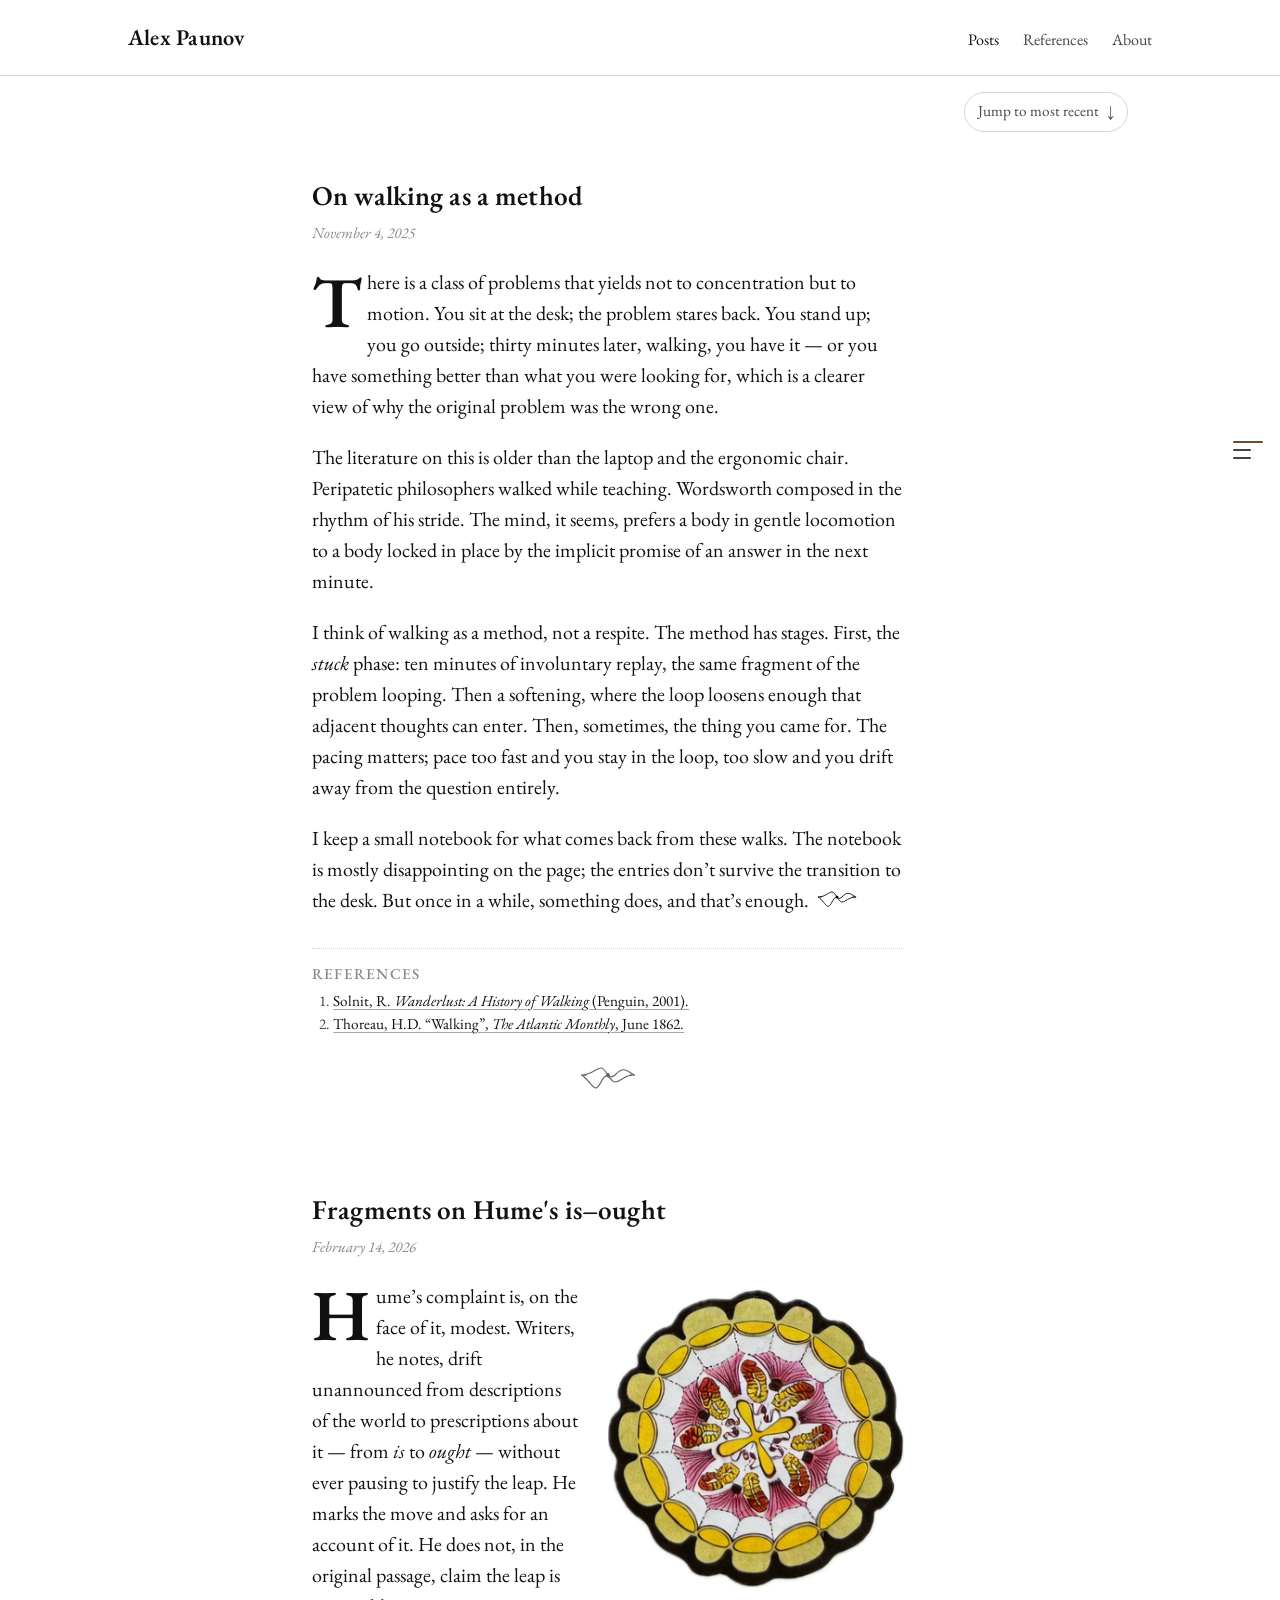
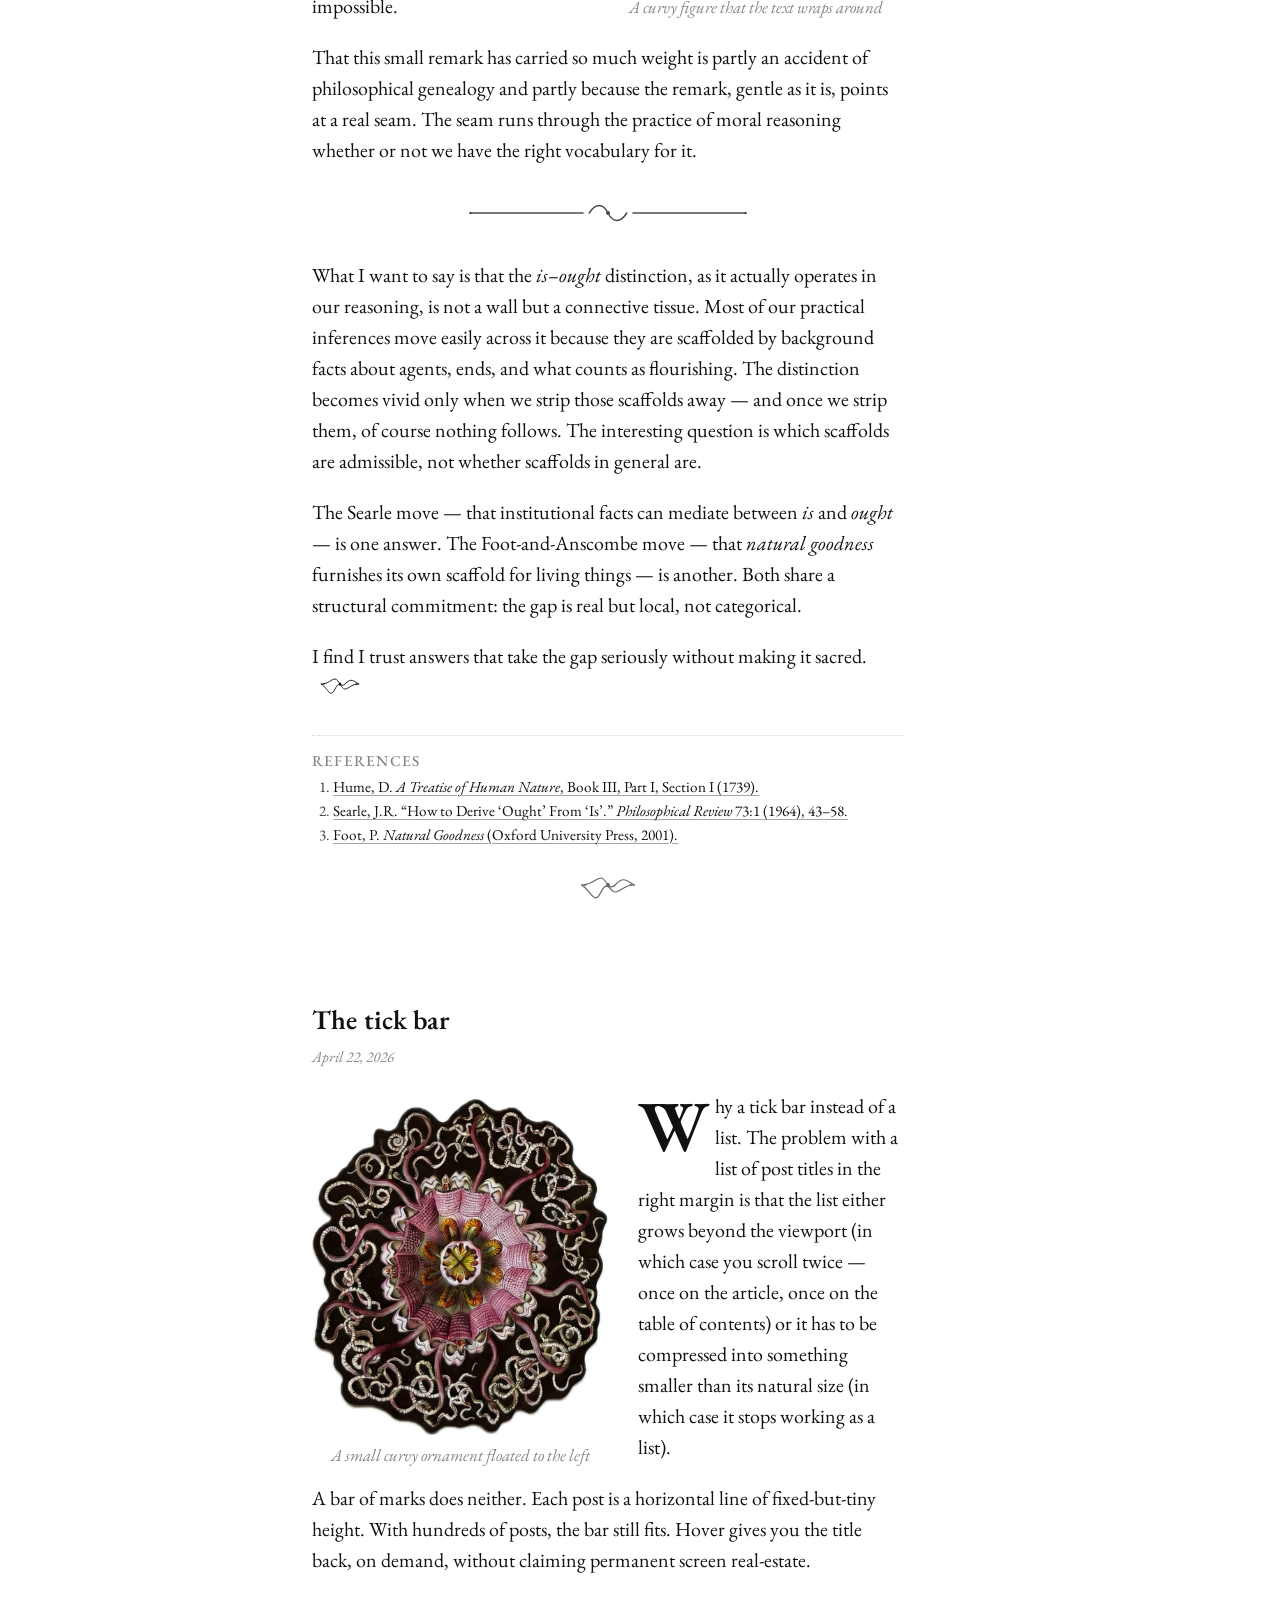
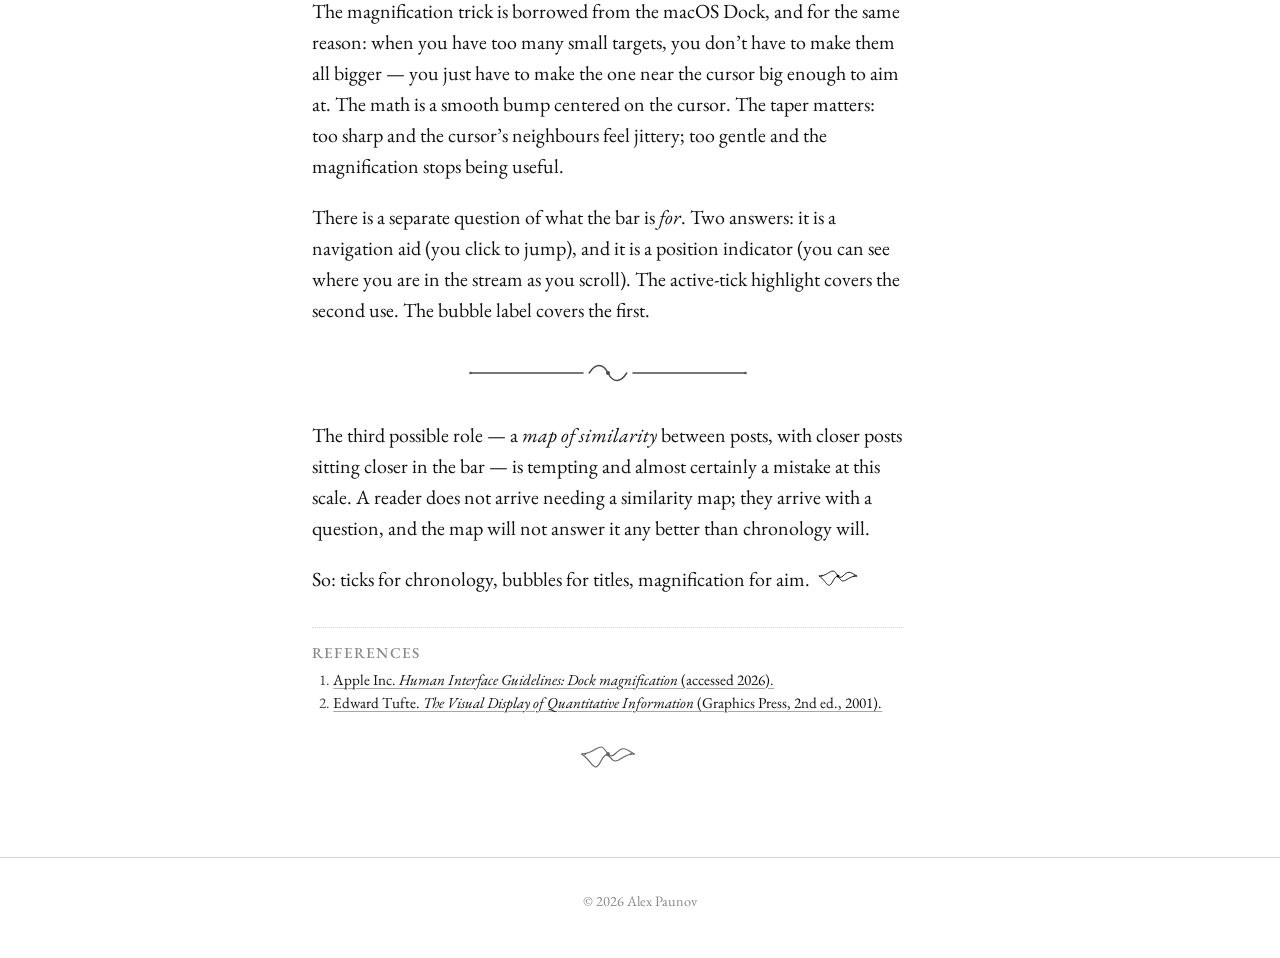
==== index.html @ d8cf60f3 "Initial site scaffold: 3-page personal blog with tick navigator and curvy text wrap" ====
<!DOCTYPE html>
<html lang="en">
<head>
    <meta charset="UTF-8">
    <meta name="viewport" content="width=device-width, initial-scale=1.0">
    <title>Alex Paunov</title>
    <link rel="preconnect" href="https://fonts.googleapis.com">
    <link rel="preconnect" href="https://fonts.gstatic.com" crossorigin>
    <link href="https://fonts.googleapis.com/css2?family=EB+Garamond:ital,wght@0,400;0,500;0,600;1,400&display=swap" rel="stylesheet">
    <link rel="stylesheet" href="static/css/site.css">
    
</head>
<body class="page-home">
    <header class="site-header">
        <div class="site-header-inner">
            <a class="site-title" href="index.html">Alex Paunov</a>
            <nav class="site-nav" aria-label="Primary">
                <ul>
                    <li><a href="index.html" aria-current="page">Posts</a></li>
                    <li><a href="references.html">References</a></li>
                    <li><a href="about.html">About</a></li>
                    
                </ul>
            </nav>
        </div>
    </header>

    
<div class="home-toolbar">
    <a class="jump-to-bottom" href="#post-bottom-anchor" aria-label="Jump to most recent post">
        <span class="jump-label">Jump to most recent</span>
        <span class="jump-icon" aria-hidden="true">&#x2193;</span>
    </a>
</div>

<main class="post-stream" id="post-stream">
    
    <article id="post-2025-11-04-on-walking-as-a-method" class="post" data-post-id="post-2025-11-04-on-walking-as-a-method" data-post-title="On walking as a method">
        <header class="post-header">
            <h2 class="post-title"><a href="#post-2025-11-04-on-walking-as-a-method">On walking as a method</a></h2>
            <time class="post-date" datetime="2025-11-04">November 4, 2025</time>
        </header>
        <div class="post-body">
            <p>There is a class of problems that yields not to concentration but to motion. You sit at the desk; the problem stares back. You stand up; you go outside; thirty minutes later, walking, you have it — or you have something better than what you were looking for, which is a clearer view of why the original problem was the wrong one.</p>
<p>The literature on this is older than the laptop and the ergonomic chair. Peripatetic philosophers walked while teaching. Wordsworth composed in the rhythm of his stride. The mind, it seems, prefers a body in gentle locomotion to a body locked in place by the implicit promise of an answer in the next minute.</p>
<p>I think of walking as a method, not a respite. The method has stages. First, the <em>stuck</em> phase: ten minutes of involuntary replay, the same fragment of the problem looping. Then a softening, where the loop loosens enough that adjacent thoughts can enter. Then, sometimes, the thing you came for. The pacing matters; pace too fast and you stay in the loop, too slow and you drift away from the question entirely.</p>
<p>I keep a small notebook for what comes back from these walks. The notebook is mostly disappointing on the page; the entries don’t survive the transition to the desk. But once in a while, something does, and that’s enough.<img alt="" aria-hidden="true" class="ornament ornament-end-inline" src="static/images/ornaments/fleuron.svg"/></p>
        </div>
        
        <aside class="post-refs" aria-label="References for this post">
            <h3>References</h3>
            <ol>
                
                <li id="ref-post-2025-11-04-on-walking-as-a-method-1">
                    <a class="reference-link" href="references.html#ref-post-2025-11-04-on-walking-as-a-method-1-target">Solnit, R. <em>Wanderlust: A History of Walking</em> (Penguin, 2001).</a>
                </li>
                
                <li id="ref-post-2025-11-04-on-walking-as-a-method-2">
                    <a class="reference-link" href="references.html#ref-post-2025-11-04-on-walking-as-a-method-2-target">Thoreau, H.D. &ldquo;Walking&rdquo;, <em>The Atlantic Monthly</em>, June 1862.</a>
                </li>
                
            </ol>
        </aside>
        
        <div class="post-end" aria-hidden="true">
            <img class="ornament ornament-end" src="static/images/ornaments/fleuron.svg" alt="">
        </div>
    </article>
    
    <article id="post-2026-02-14-fragments-on-hume" class="post" data-post-id="post-2026-02-14-fragments-on-hume" data-post-title="Fragments on Hume&#39;s is–ought">
        <header class="post-header">
            <h2 class="post-title"><a href="#post-2026-02-14-fragments-on-hume">Fragments on Hume&#39;s is–ought</a></h2>
            <time class="post-date" datetime="2026-02-14">February 14, 2026</time>
        </header>
        <div class="post-body">
            <figure class="post-figure figure-wrap-right" style="--shape: url('static/images/posts/curvy-1.png');"><img alt="A curvy figure that the text wraps around" class="" loading="eager" src="static/images/posts/curvy-1.png"/><figcaption>A curvy figure that the text wraps around</figcaption></figure>
<p>Hume’s complaint is, on the face of it, modest. Writers, he notes, drift unannounced from descriptions of the world to prescriptions about it — from <em>is</em> to <em>ought</em> — without ever pausing to justify the leap. He marks the move and asks for an account of it. He does not, in the original passage, claim the leap is impossible.</p>
<p>That this small remark has carried so much weight is partly an accident of philosophical genealogy and partly because the remark, gentle as it is, points at a real seam. The seam runs through the practice of moral reasoning whether or not we have the right vocabulary for it.</p>
<img alt="" class="ornament section-separator" src="static/images/ornaments/separator.svg"/>
<p>What I want to say is that the <em>is</em>–<em>ought</em> distinction, as it actually operates in our reasoning, is not a wall but a connective tissue. Most of our practical inferences move easily across it because they are scaffolded by background facts about agents, ends, and what counts as flourishing. The distinction becomes vivid only when we strip those scaffolds away — and once we strip them, of course nothing follows. The interesting question is which scaffolds are admissible, not whether scaffolds in general are.</p>
<p>The Searle move — that institutional facts can mediate between <em>is</em> and <em>ought</em> — is one answer. The Foot-and-Anscombe move — that <em>natural goodness</em> furnishes its own scaffold for living things — is another. Both share a structural commitment: the gap is real but local, not categorical.</p>
<p>I find I trust answers that take the gap seriously without making it sacred.<img alt="" aria-hidden="true" class="ornament ornament-end-inline" src="static/images/ornaments/fleuron.svg"/></p>
        </div>
        
        <aside class="post-refs" aria-label="References for this post">
            <h3>References</h3>
            <ol>
                
                <li id="ref-post-2026-02-14-fragments-on-hume-1">
                    <a class="reference-link" href="references.html#ref-post-2026-02-14-fragments-on-hume-1-target">Hume, D. <em>A Treatise of Human Nature</em>, Book III, Part I, Section I (1739).</a>
                </li>
                
                <li id="ref-post-2026-02-14-fragments-on-hume-2">
                    <a class="reference-link" href="references.html#ref-post-2026-02-14-fragments-on-hume-2-target">Searle, J.R. &ldquo;How to Derive &lsquo;Ought&rsquo; From &lsquo;Is&rsquo;.&rdquo; <em>Philosophical Review</em> 73:1 (1964), 43–58.</a>
                </li>
                
                <li id="ref-post-2026-02-14-fragments-on-hume-3">
                    <a class="reference-link" href="references.html#ref-post-2026-02-14-fragments-on-hume-3-target">Foot, P. <em>Natural Goodness</em> (Oxford University Press, 2001).</a>
                </li>
                
            </ol>
        </aside>
        
        <div class="post-end" aria-hidden="true">
            <img class="ornament ornament-end" src="static/images/ornaments/fleuron.svg" alt="">
        </div>
    </article>
    
    <article id="post-2026-04-22-the-tick-bar" class="post" data-post-id="post-2026-04-22-the-tick-bar" data-post-title="The tick bar">
        <header class="post-header">
            <h2 class="post-title"><a href="#post-2026-04-22-the-tick-bar">The tick bar</a></h2>
            <time class="post-date" datetime="2026-04-22">April 22, 2026</time>
        </header>
        <div class="post-body">
            <figure class="post-figure figure-wrap-left" style="--shape: url('static/images/posts/curvy-2.png');"><img alt="A small curvy ornament floated to the left" class="" loading="eager" src="static/images/posts/curvy-2.png"/><figcaption>A small curvy ornament floated to the left</figcaption></figure>
<p>Why a tick bar instead of a list. The problem with a list of post titles in the right margin is that the list either grows beyond the viewport (in which case you scroll twice — once on the article, once on the table of contents) or it has to be compressed into something smaller than its natural size (in which case it stops working as a list).</p>
<p>A bar of marks does neither. Each post is a horizontal line of fixed-but-tiny height. With hundreds of posts, the bar still fits. Hover gives you the title back, on demand, without claiming permanent screen real-estate.</p>
<p>The magnification trick is borrowed from the macOS Dock, and for the same reason: when you have too many small targets, you don’t have to make them all bigger — you just have to make the one near the cursor big enough to aim at. The math is a smooth bump centered on the cursor. The taper matters: too sharp and the cursor’s neighbours feel jittery; too gentle and the magnification stops being useful.</p>
<p>There is a separate question of what the bar is <em>for</em>. Two answers: it is a navigation aid (you click to jump), and it is a position indicator (you can see where you are in the stream as you scroll). The active-tick highlight covers the second use. The bubble label covers the first.</p>
<img alt="" class="ornament section-separator" src="static/images/ornaments/separator.svg"/>
<p>The third possible role — a <em>map of similarity</em> between posts, with closer posts sitting closer in the bar — is tempting and almost certainly a mistake at this scale. A reader does not arrive needing a similarity map; they arrive with a question, and the map will not answer it any better than chronology will.</p>
<p>So: ticks for chronology, bubbles for titles, magnification for aim.<img alt="" aria-hidden="true" class="ornament ornament-end-inline" src="static/images/ornaments/fleuron.svg"/></p>
        </div>
        
        <aside class="post-refs" aria-label="References for this post">
            <h3>References</h3>
            <ol>
                
                <li id="ref-post-2026-04-22-the-tick-bar-1">
                    <a class="reference-link" href="references.html#ref-post-2026-04-22-the-tick-bar-1-target">Apple Inc. <em>Human Interface Guidelines: Dock magnification</em> (accessed 2026).</a>
                </li>
                
                <li id="ref-post-2026-04-22-the-tick-bar-2">
                    <a class="reference-link" href="references.html#ref-post-2026-04-22-the-tick-bar-2-target">Edward Tufte. <em>The Visual Display of Quantitative Information</em> (Graphics Press, 2nd ed., 2001).</a>
                </li>
                
            </ol>
        </aside>
        
        <div class="post-end" aria-hidden="true">
            <img class="ornament ornament-end" src="static/images/ornaments/fleuron.svg" alt="">
        </div>
    </article>
    
    <div id="post-bottom-anchor" aria-hidden="true"></div>
</main>

<nav class="tick-nav" aria-label="Post navigator">
    <ol class="tick-list" id="tick-list">
        
        <li class="tick-item">
            <a href="#post-2025-11-04-on-walking-as-a-method" data-post-id="post-2025-11-04-on-walking-as-a-method">
                <span class="tick" aria-hidden="true"></span>
                <span class="tick-label">On walking as a method</span>
            </a>
        </li>
        
        <li class="tick-item">
            <a href="#post-2026-02-14-fragments-on-hume" data-post-id="post-2026-02-14-fragments-on-hume">
                <span class="tick" aria-hidden="true"></span>
                <span class="tick-label">Fragments on Hume&#39;s is–ought</span>
            </a>
        </li>
        
        <li class="tick-item">
            <a href="#post-2026-04-22-the-tick-bar" data-post-id="post-2026-04-22-the-tick-bar">
                <span class="tick" aria-hidden="true"></span>
                <span class="tick-label">The tick bar</span>
            </a>
        </li>
        
    </ol>
</nav>


    <footer class="site-footer">
        <p>&copy; 2026 Alex Paunov</p>
    </footer>

    
<script src="static/js/tick-nav.js"></script>

</body>
</html>
---- static/css/site.css ----
/* ==========================================================================
   site.css — typographic personal site
   --------------------------------------------------------------------------
   Sections:
     1. Reset and tokens
     2. Base typography
     3. Site header and footer
     4. Home / post stream layout
     5. Posts (drop cap, ornaments, curvy image wrap)
     6. Tick navigator (right rail)
     7. References page
     8. About page
     9. Responsive breakpoints
   ========================================================================== */


/* 1. Reset and tokens ------------------------------------------------------ */

*, *::before, *::after { box-sizing: border-box; }
html, body { margin: 0; padding: 0; }

:root {
    --ink: #111111;
    --ink-soft: #444444;
    --ink-faint: #888888;
    --paper: #ffffff;
    --rule: #d8d4cc;
    --accent: #6a4a2b;          /* warm sepia, sparingly used */

    --serif: 'EB Garamond', Georgia, 'Iowan Old Style', serif;
    --sans: -apple-system, BlinkMacSystemFont, 'Helvetica Neue', Arial, sans-serif;

    --measure: 44rem;            /* readable text column */
    --content-max: 64rem;        /* outer content max */
    --rail-width: 4rem;          /* right rail for tick navigator */

    --line: 1.55;
    --base-size: 1.25rem;        /* ~20px */
}

/* 2. Base typography -------------------------------------------------------- */

body {
    background: var(--paper);
    color: var(--ink);
    font-family: var(--serif);
    font-size: var(--base-size);
    line-height: var(--line);
    text-rendering: optimizeLegibility;
    -webkit-font-smoothing: antialiased;
    -moz-osx-font-smoothing: grayscale;
}

p { margin: 0 0 1em 0; }

a {
    color: var(--ink);
    text-decoration: underline;
    text-decoration-thickness: 1px;
    text-underline-offset: 0.18em;
    text-decoration-color: rgba(0, 0, 0, 0.35);
}
a:hover { text-decoration-color: var(--ink); }

h1, h2, h3 {
    font-family: var(--serif);
    font-weight: 600;
    letter-spacing: 0.005em;
    line-height: 1.2;
    margin: 0 0 0.5em 0;
}
h1 { font-size: 2.4rem; }
h2 { font-size: 1.8rem; }
h3 { font-size: 1.2rem; }

blockquote {
    margin: 1em 0;
    padding-left: 1em;
    border-left: 2px solid var(--rule);
    color: var(--ink-soft);
    font-style: italic;
}


/* 3. Site header and footer ------------------------------------------------- */

.site-header {
    border-bottom: 1px solid var(--rule);
    padding: 1.25rem 1.5rem;
}
.site-header-inner {
    max-width: var(--content-max);
    margin: 0 auto;
    display: flex;
    align-items: baseline;
    justify-content: space-between;
    gap: 2rem;
}
.site-title {
    font-size: 1.4rem;
    font-weight: 600;
    text-decoration: none;
    letter-spacing: 0.01em;
}
.site-nav ul {
    list-style: none;
    margin: 0;
    padding: 0;
    display: flex;
    gap: 1.5rem;
}
.site-nav a {
    text-decoration: none;
    font-size: 1rem;
    color: var(--ink-soft);
}
.site-nav a:hover,
.site-nav a[aria-current="page"] { color: var(--ink); }

.site-footer {
    margin-top: 4rem;
    padding: 2rem 1.5rem;
    border-top: 1px solid var(--rule);
    text-align: center;
    color: var(--ink-faint);
    font-size: 0.9rem;
}


/* 4. Home / post stream layout --------------------------------------------- */

.home-toolbar {
    max-width: var(--content-max);
    margin: 1rem auto 0;
    padding: 0 1.5rem;
    display: flex;
    justify-content: flex-end;
}
.jump-to-bottom {
    text-decoration: none;
    color: var(--ink-soft);
    font-size: 0.95rem;
    border: 1px solid var(--rule);
    padding: 0.4rem 0.8rem;
    border-radius: 999px;
    display: inline-flex;
    align-items: center;
    gap: 0.5rem;
    transition: background 120ms ease, border-color 120ms ease;
}
.jump-to-bottom:hover {
    border-color: var(--ink);
    background: #f8f6f2;
}
.jump-icon { font-size: 1.1em; }

.post-stream {
    max-width: var(--measure);
    margin: 2rem auto 0;
    padding: 0 1.5rem;
    /* leave room for the right rail */
    padding-right: calc(1.5rem + var(--rail-width));
}


/* 5. Posts ----------------------------------------------------------------- */

.post {
    margin: 0 0 5rem 0;
    padding-top: 1rem;
    /* hidden anchor offset so jumps don't tuck title under header */
    scroll-margin-top: 4rem;
}

.post-header {
    margin-bottom: 1.25rem;
}
.post-title {
    font-size: 1.7rem;
    margin: 0 0 0.2rem 0;
}
.post-title a {
    text-decoration: none;
    color: var(--ink);
}
.post-date {
    color: var(--ink-faint);
    font-size: 0.95rem;
    font-style: italic;
}

.post-body { /* reading column */ }

/* Drop cap on the first paragraph of the post body */
.post-body > p:first-of-type::first-letter {
    font-family: var(--serif);
    font-weight: 600;
    float: left;
    font-size: 3.6em;     /* ~3 lines tall once line-height is factored */
    line-height: 0.85;
    padding: 0.05em 0.08em 0 0;
    color: var(--ink);
}

/* Inline citations in the post body */
.post-body .citation {
    font-size: 0.8em;
    text-decoration: none;
    color: var(--accent);
    vertical-align: super;
}

/* Ornaments — small decorative images */

.ornament {
    display: inline-block;
    height: 1em;
    width: auto;
    vertical-align: baseline;
    user-select: none;
}

/* End-of-post mark: sits inline after the last sentence
   (build script appends it at the end of the final paragraph) */
.ornament-end-inline {
    height: 1em;
    margin-left: 0.4em;
    vertical-align: baseline;
}

/* The .post-end block is a fallback / second decorative pass shown centered
   below the post body for visual closure */
.post-end {
    margin-top: 1.5rem;
    text-align: center;
}
.post-end .ornament {
    height: 1.4em;
    opacity: 0.6;
}

/* Section separators inside a post: centered, no float */
.section-separator {
    display: block;
    margin: 2rem auto;
    height: 1.5em;
    width: auto;
    opacity: 0.7;
}

/* Wraparound images for posts.
   Two flavors:
     .figure-wrap-left  — floats left, text wraps around the right
     .figure-wrap-right — floats right, text wraps around the left
   For curvy images (transparent PNG with alpha), shape-outside follows
   the alpha boundary. */

.post-figure {
    margin: 0 1.25em 1em 0;
    max-width: 50%;
}
.post-figure img {
    display: block;
    width: 100%;
    height: auto;
}
.post-figure figcaption {
    font-size: 0.85em;
    color: var(--ink-faint);
    font-style: italic;
    margin-top: 0.4em;
    text-align: center;
}

.figure-wrap-left {
    float: left;
    margin: 0.4em 1.5em 0.5em 0;
    /* If image has alpha (curvy), follow it: */
    shape-outside: var(--shape, none);
    shape-margin: 0.6em;
}
.figure-wrap-right {
    float: right;
    margin: 0.4em 0 0.5em 1.5em;
    shape-outside: var(--shape, none);
    shape-margin: 0.6em;
}
/* Clear floats after each post so wraps don't leak into the next post */
.post::after {
    content: "";
    display: block;
    clear: both;
}

/* Per-post references aside */
.post-refs {
    margin-top: 2rem;
    padding-top: 1rem;
    border-top: 1px dotted var(--rule);
    font-size: 0.95rem;
    color: var(--ink-soft);
}
.post-refs h3 {
    font-size: 0.95rem;
    text-transform: uppercase;
    letter-spacing: 0.08em;
    color: var(--ink-faint);
    font-weight: 500;
    margin-bottom: 0.4rem;
}
.post-refs ol {
    margin: 0;
    padding-left: 1.4em;
}


/* 6. Tick navigator (right rail) ------------------------------------------- */

.tick-nav {
    position: fixed;
    top: 0;
    right: 0;
    height: 100vh;
    width: var(--rail-width);
    display: flex;
    align-items: center;
    justify-content: center;
    pointer-events: none; /* let only the children receive events */
    z-index: 5;
}
.tick-list {
    list-style: none;
    margin: 0;
    padding: 0;
    display: flex;
    flex-direction: column;
    gap: 4px;
    pointer-events: auto;
    /* JS sets per-tick scale via inline transform on .tick */
}
.tick-item a {
    display: block;
    position: relative;
    padding: 1px 0;
    text-decoration: none;
    color: inherit;
}
.tick {
    display: block;
    width: 18px;
    height: 2px;
    background: var(--ink-soft);
    border-radius: 1px;
    transform-origin: right center;
    transition: width 90ms ease, background 90ms ease;
}
.tick-item a:hover .tick,
.tick-item a:focus .tick {
    background: var(--ink);
}
.tick-item.is-active .tick {
    background: var(--accent);
    width: 30px;
}

/* Hover bubble: the post title beside the tick */
.tick-label {
    position: absolute;
    right: 28px;
    top: 50%;
    transform: translateY(-50%) translateX(6px);
    background: var(--ink);
    color: var(--paper);
    font-family: var(--sans);
    font-size: 0.78rem;
    line-height: 1.2;
    padding: 0.3em 0.55em;
    border-radius: 3px;
    white-space: nowrap;
    max-width: 22em;
    overflow: hidden;
    text-overflow: ellipsis;
    opacity: 0;
    pointer-events: none;
    transition: opacity 90ms ease, transform 90ms ease;
}
.tick-item a:hover .tick-label,
.tick-item a:focus .tick-label {
    opacity: 1;
    transform: translateY(-50%) translateX(0);
}


/* 7. References page ------------------------------------------------------- */

.references-page {
    max-width: var(--measure);
    margin: 2.5rem auto 0;
    padding: 0 1.5rem;
}
.page-heading {
    font-size: 2.2rem;
    margin-bottom: 0.2em;
}
.page-lede {
    color: var(--ink-soft);
    font-style: italic;
    margin-bottom: 2rem;
}
.references-list {
    list-style: none;
    margin: 0;
    padding: 0;
    counter-reset: ref;
}
.reference-entry {
    counter-increment: ref;
    margin: 0 0 1.5rem 0;
    padding: 0.6rem 0 0.6rem 2.4rem;
    border-top: 1px solid var(--rule);
    position: relative;
    scroll-margin-top: 4rem;
}
.reference-entry::before {
    content: counter(ref);
    position: absolute;
    left: 0;
    top: 0.65rem;
    font-variant-numeric: tabular-nums;
    color: var(--ink-faint);
    font-size: 0.95rem;
}
.reference-meta {
    font-size: 0.85rem;
    color: var(--ink-faint);
    margin-bottom: 0.3rem;
}
.reference-meta a { color: var(--ink-faint); }
.reference-meta a:hover { color: var(--ink); }
.reference-body { color: var(--ink); }
.reference-body em { color: var(--ink-soft); }


/* 8. About page ------------------------------------------------------------ */

.about-page {
    max-width: var(--measure);
    margin: 2.5rem auto 0;
    padding: 0 1.5rem;
}
.about-body p { margin-bottom: 1em; }


/* 9. Responsive ------------------------------------------------------------ */

/* Hide tick navigator on narrow viewports — fall back to scrolling */
@media (max-width: 720px) {
    .tick-nav { display: none; }
    .post-stream { padding-right: 1.5rem; }
    .post-figure { max-width: 100%; float: none !important; margin: 1em 0; }
    :root { --base-size: 1.1rem; }
}
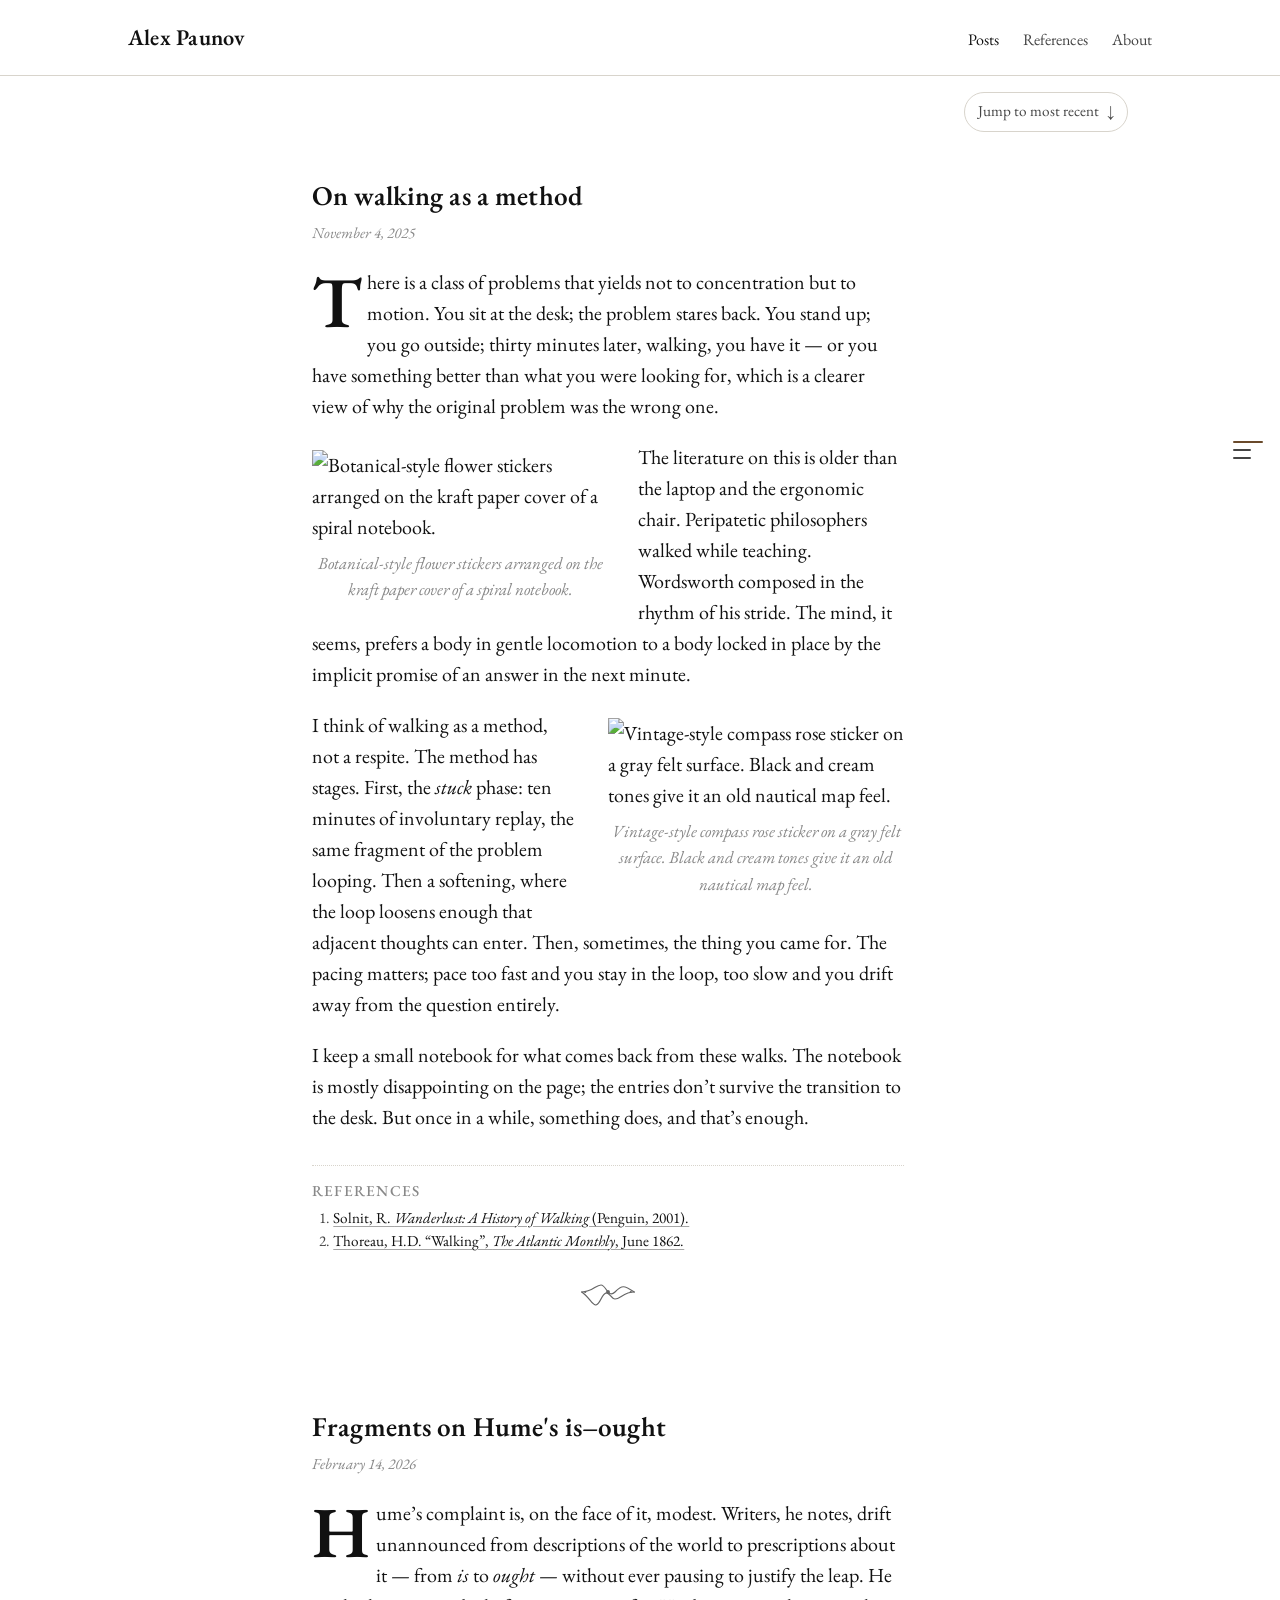
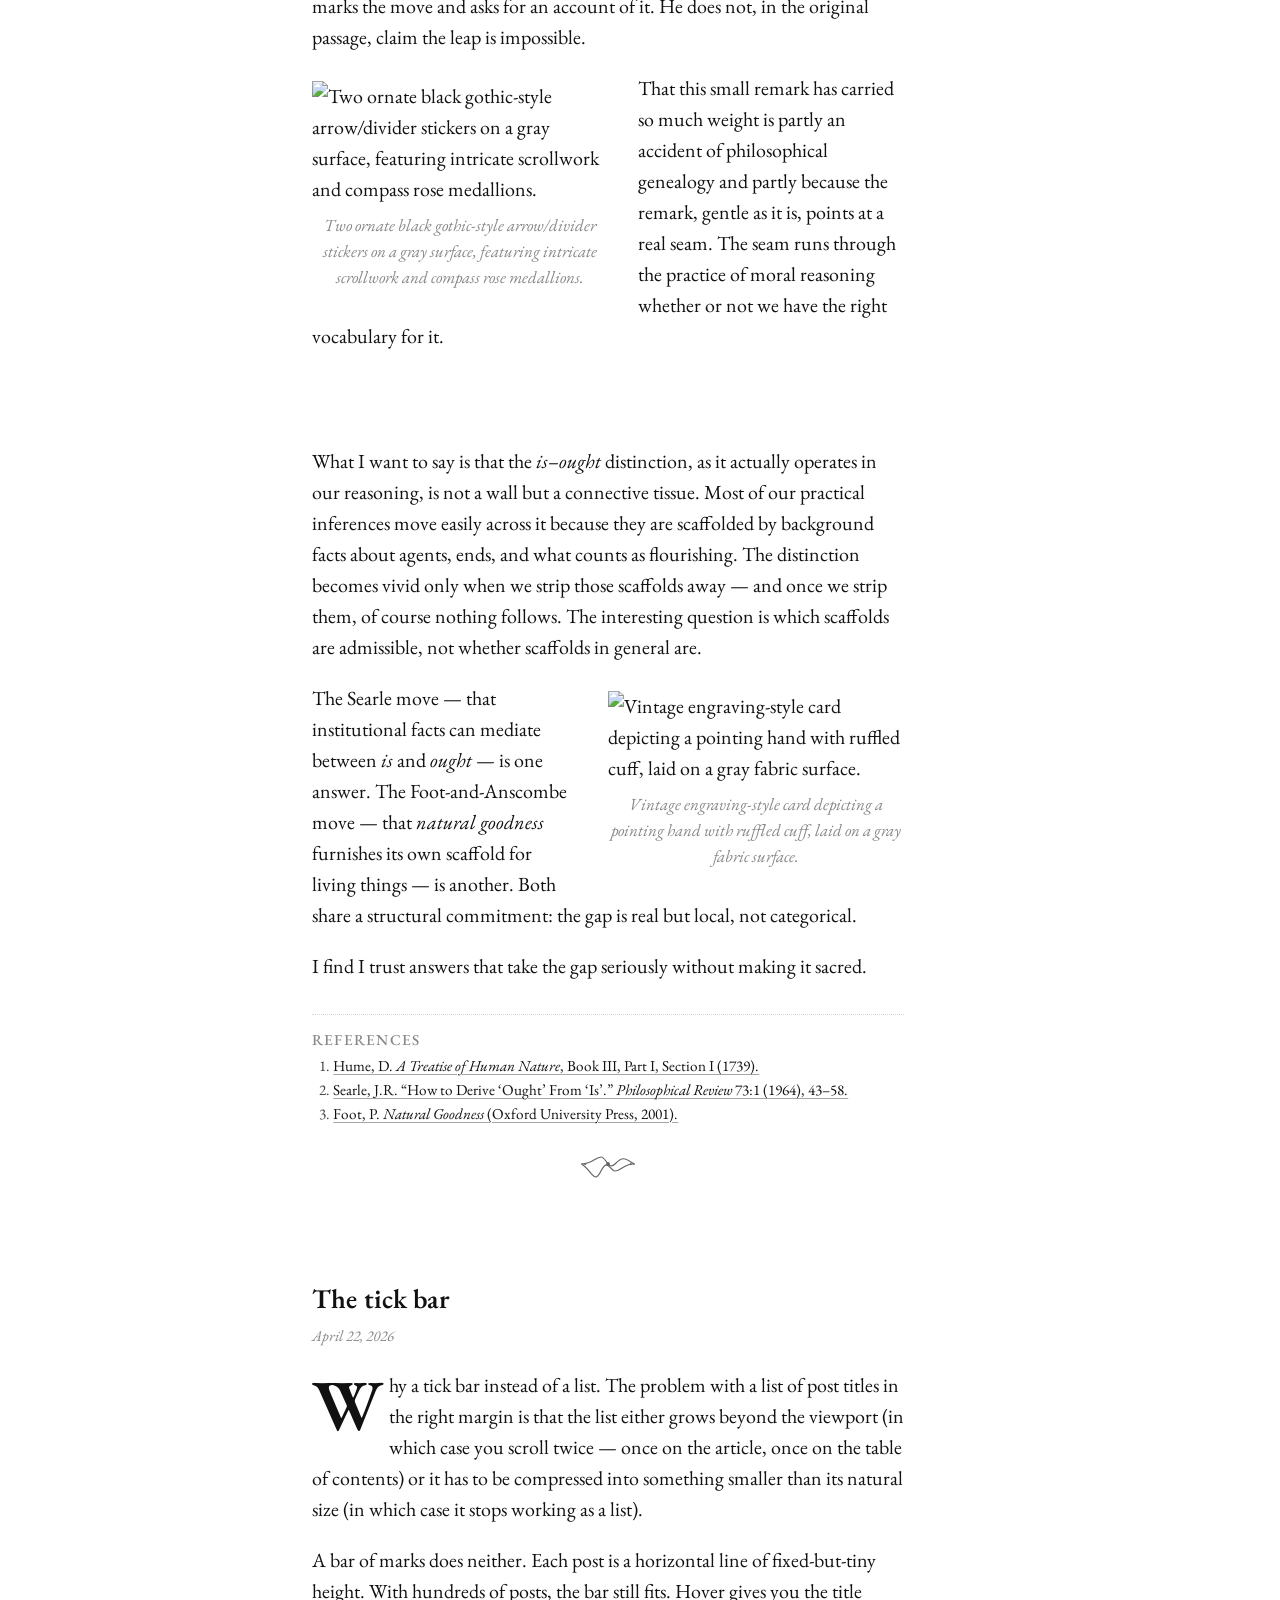
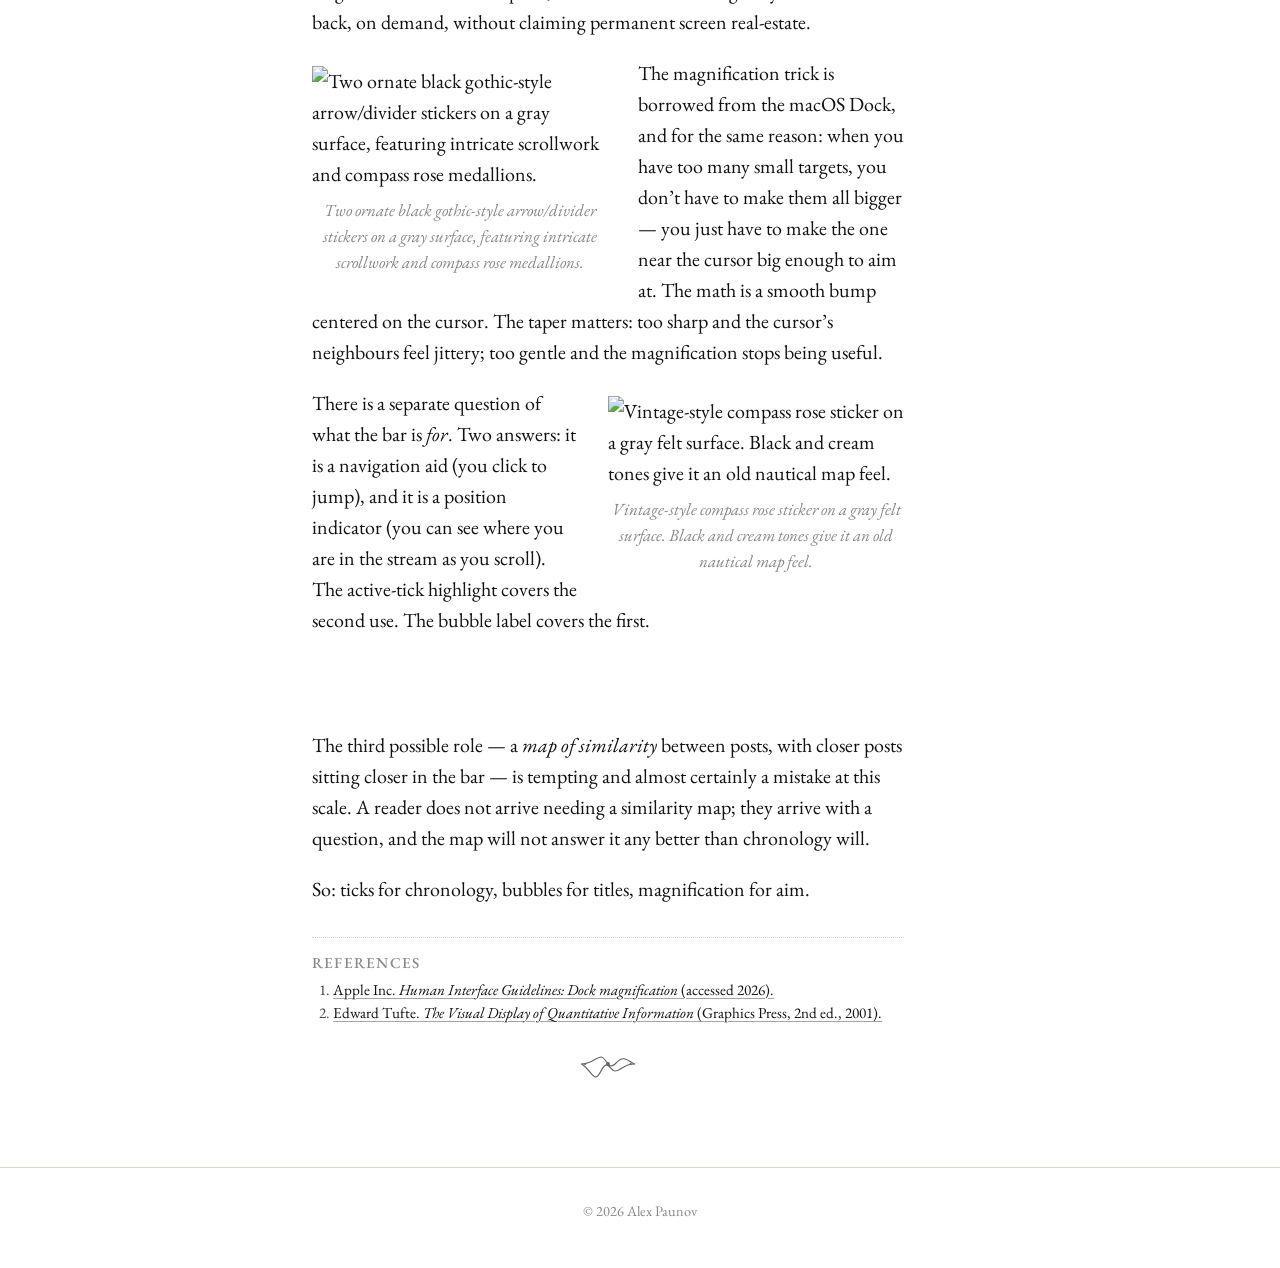
==== commit 0277acb5: "Phase 2 (text changes): library-sourced ornaments, picker integration, shape-outside fix - Replace e" ====
--- a/index.html
+++ b/index.html
@@ -42,9 +42,9 @@
         </header>
         <div class="post-body">
             <p>There is a class of problems that yields not to concentration but to motion. You sit at the desk; the problem stares back. You stand up; you go outside; thirty minutes later, walking, you have it — or you have something better than what you were looking for, which is a clearer view of why the original problem was the wrong one.</p>
-<p>The literature on this is older than the laptop and the ergonomic chair. Peripatetic philosophers walked while teaching. Wordsworth composed in the rhythm of his stride. The mind, it seems, prefers a body in gentle locomotion to a body locked in place by the implicit promise of an answer in the next minute.</p>
-<p>I think of walking as a method, not a respite. The method has stages. First, the <em>stuck</em> phase: ten minutes of involuntary replay, the same fragment of the problem looping. Then a softening, where the loop loosens enough that adjacent thoughts can enter. Then, sometimes, the thing you came for. The pacing matters; pace too fast and you stay in the loop, too slow and you drift away from the question entirely.</p>
-<p>I keep a small notebook for what comes back from these walks. The notebook is mostly disappointing on the page; the entries don’t survive the transition to the desk. But once in a while, something does, and that’s enough.<img alt="" aria-hidden="true" class="ornament ornament-end-inline" src="static/images/ornaments/fleuron.svg"/></p>
+<figure class="post-figure figure-wrap-left" style="shape-outside: url('static/images/library/IMG_2541-curvy.png'); shape-margin: 0.6em;"><img alt="Botanical-style flower stickers arranged on the kraft paper cover of a spiral notebook." loading="eager" src="static/images/library/IMG_2541-curvy.png"/><figcaption>Botanical-style flower stickers arranged on the kraft paper cover of a spiral notebook.</figcaption></figure><p>The literature on this is older than the laptop and the ergonomic chair. Peripatetic philosophers walked while teaching. Wordsworth composed in the rhythm of his stride. The mind, it seems, prefers a body in gentle locomotion to a body locked in place by the implicit promise of an answer in the next minute.</p>
+<figure class="post-figure figure-wrap-right" style="shape-outside: url('static/images/library/IMG_2597-curvy.png'); shape-margin: 0.6em;"><img alt="Vintage-style compass rose sticker on a gray felt surface. Black and cream tones give it an old nautical map feel." loading="eager" src="static/images/library/IMG_2597-curvy.png"/><figcaption>Vintage-style compass rose sticker on a gray felt surface. Black and cream tones give it an old nautical map feel.</figcaption></figure><p>I think of walking as a method, not a respite. The method has stages. First, the <em>stuck</em> phase: ten minutes of involuntary replay, the same fragment of the problem looping. Then a softening, where the loop loosens enough that adjacent thoughts can enter. Then, sometimes, the thing you came for. The pacing matters; pace too fast and you stay in the loop, too slow and you drift away from the question entirely.</p>
+<p>I keep a small notebook for what comes back from these walks. The notebook is mostly disappointing on the page; the entries don’t survive the transition to the desk. But once in a while, something does, and that’s enough.<img alt="" aria-hidden="true" class="ornament ornament-end-inline" src="static/images/library/IMG_2597-curvy.png"/></p>
         </div>
         
         <aside class="post-refs" aria-label="References for this post">
@@ -73,13 +73,12 @@
             <time class="post-date" datetime="2026-02-14">February 14, 2026</time>
         </header>
         <div class="post-body">
-            <figure class="post-figure figure-wrap-right" style="--shape: url('static/images/posts/curvy-1.png');"><img alt="A curvy figure that the text wraps around" class="" loading="eager" src="static/images/posts/curvy-1.png"/><figcaption>A curvy figure that the text wraps around</figcaption></figure>
-<p>Hume’s complaint is, on the face of it, modest. Writers, he notes, drift unannounced from descriptions of the world to prescriptions about it — from <em>is</em> to <em>ought</em> — without ever pausing to justify the leap. He marks the move and asks for an account of it. He does not, in the original passage, claim the leap is impossible.</p>
-<p>That this small remark has carried so much weight is partly an accident of philosophical genealogy and partly because the remark, gentle as it is, points at a real seam. The seam runs through the practice of moral reasoning whether or not we have the right vocabulary for it.</p>
-<img alt="" class="ornament section-separator" src="static/images/ornaments/separator.svg"/>
+            <p>Hume’s complaint is, on the face of it, modest. Writers, he notes, drift unannounced from descriptions of the world to prescriptions about it — from <em>is</em> to <em>ought</em> — without ever pausing to justify the leap. He marks the move and asks for an account of it. He does not, in the original passage, claim the leap is impossible.</p>
+<figure class="post-figure figure-wrap-left" style="shape-outside: url('static/images/library/IMG_2583-curvy.png'); shape-margin: 0.6em;"><img alt="Two ornate black gothic-style arrow/divider stickers on a gray surface, featuring intricate scrollwork and compass rose medallions." loading="eager" src="static/images/library/IMG_2583-curvy.png"/><figcaption>Two ornate black gothic-style arrow/divider stickers on a gray surface, featuring intricate scrollwork and compass rose medallions.</figcaption></figure><p>That this small remark has carried so much weight is partly an accident of philosophical genealogy and partly because the remark, gentle as it is, points at a real seam. The seam runs through the practice of moral reasoning whether or not we have the right vocabulary for it.</p>
+<img alt="" class="ornament section-separator" src="static/images/library/IMG_2583-curvy.png"/>
 <p>What I want to say is that the <em>is</em>–<em>ought</em> distinction, as it actually operates in our reasoning, is not a wall but a connective tissue. Most of our practical inferences move easily across it because they are scaffolded by background facts about agents, ends, and what counts as flourishing. The distinction becomes vivid only when we strip those scaffolds away — and once we strip them, of course nothing follows. The interesting question is which scaffolds are admissible, not whether scaffolds in general are.</p>
-<p>The Searle move — that institutional facts can mediate between <em>is</em> and <em>ought</em> — is one answer. The Foot-and-Anscombe move — that <em>natural goodness</em> furnishes its own scaffold for living things — is another. Both share a structural commitment: the gap is real but local, not categorical.</p>
-<p>I find I trust answers that take the gap seriously without making it sacred.<img alt="" aria-hidden="true" class="ornament ornament-end-inline" src="static/images/ornaments/fleuron.svg"/></p>
+<figure class="post-figure figure-wrap-right" style="shape-outside: url('static/images/library/IMG_2619-curvy.png'); shape-margin: 0.6em;"><img alt="Vintage engraving-style card depicting a pointing hand with ruffled cuff, laid on a gray fabric surface." loading="eager" src="static/images/library/IMG_2619-curvy.png"/><figcaption>Vintage engraving-style card depicting a pointing hand with ruffled cuff, laid on a gray fabric surface.</figcaption></figure><p>The Searle move — that institutional facts can mediate between <em>is</em> and <em>ought</em> — is one answer. The Foot-and-Anscombe move — that <em>natural goodness</em> furnishes its own scaffold for living things — is another. Both share a structural commitment: the gap is real but local, not categorical.</p>
+<p>I find I trust answers that take the gap seriously without making it sacred.<img alt="" aria-hidden="true" class="ornament ornament-end-inline" src="static/images/library/IMG_2624-curvy.png"/></p>
         </div>
         
         <aside class="post-refs" aria-label="References for this post">
@@ -112,14 +111,13 @@
             <time class="post-date" datetime="2026-04-22">April 22, 2026</time>
         </header>
         <div class="post-body">
-            <figure class="post-figure figure-wrap-left" style="--shape: url('static/images/posts/curvy-2.png');"><img alt="A small curvy ornament floated to the left" class="" loading="eager" src="static/images/posts/curvy-2.png"/><figcaption>A small curvy ornament floated to the left</figcaption></figure>
-<p>Why a tick bar instead of a list. The problem with a list of post titles in the right margin is that the list either grows beyond the viewport (in which case you scroll twice — once on the article, once on the table of contents) or it has to be compressed into something smaller than its natural size (in which case it stops working as a list).</p>
+            <p>Why a tick bar instead of a list. The problem with a list of post titles in the right margin is that the list either grows beyond the viewport (in which case you scroll twice — once on the article, once on the table of contents) or it has to be compressed into something smaller than its natural size (in which case it stops working as a list).</p>
 <p>A bar of marks does neither. Each post is a horizontal line of fixed-but-tiny height. With hundreds of posts, the bar still fits. Hover gives you the title back, on demand, without claiming permanent screen real-estate.</p>
-<p>The magnification trick is borrowed from the macOS Dock, and for the same reason: when you have too many small targets, you don’t have to make them all bigger — you just have to make the one near the cursor big enough to aim at. The math is a smooth bump centered on the cursor. The taper matters: too sharp and the cursor’s neighbours feel jittery; too gentle and the magnification stops being useful.</p>
-<p>There is a separate question of what the bar is <em>for</em>. Two answers: it is a navigation aid (you click to jump), and it is a position indicator (you can see where you are in the stream as you scroll). The active-tick highlight covers the second use. The bubble label covers the first.</p>
-<img alt="" class="ornament section-separator" src="static/images/ornaments/separator.svg"/>
+<figure class="post-figure figure-wrap-left" style="shape-outside: url('static/images/library/IMG_2583-curvy.png'); shape-margin: 0.6em;"><img alt="Two ornate black gothic-style arrow/divider stickers on a gray surface, featuring intricate scrollwork and compass rose medallions." loading="eager" src="static/images/library/IMG_2583-curvy.png"/><figcaption>Two ornate black gothic-style arrow/divider stickers on a gray surface, featuring intricate scrollwork and compass rose medallions.</figcaption></figure><p>The magnification trick is borrowed from the macOS Dock, and for the same reason: when you have too many small targets, you don’t have to make them all bigger — you just have to make the one near the cursor big enough to aim at. The math is a smooth bump centered on the cursor. The taper matters: too sharp and the cursor’s neighbours feel jittery; too gentle and the magnification stops being useful.</p>
+<figure class="post-figure figure-wrap-right" style="shape-outside: url('static/images/library/IMG_2597-curvy.png'); shape-margin: 0.6em;"><img alt="Vintage-style compass rose sticker on a gray felt surface. Black and cream tones give it an old nautical map feel." loading="eager" src="static/images/library/IMG_2597-curvy.png"/><figcaption>Vintage-style compass rose sticker on a gray felt surface. Black and cream tones give it an old nautical map feel.</figcaption></figure><p>There is a separate question of what the bar is <em>for</em>. Two answers: it is a navigation aid (you click to jump), and it is a position indicator (you can see where you are in the stream as you scroll). The active-tick highlight covers the second use. The bubble label covers the first.</p>
+<img alt="" class="ornament section-separator" src="static/images/library/IMG_2623-curvy.png"/>
 <p>The third possible role — a <em>map of similarity</em> between posts, with closer posts sitting closer in the bar — is tempting and almost certainly a mistake at this scale. A reader does not arrive needing a similarity map; they arrive with a question, and the map will not answer it any better than chronology will.</p>
-<p>So: ticks for chronology, bubbles for titles, magnification for aim.<img alt="" aria-hidden="true" class="ornament ornament-end-inline" src="static/images/ornaments/fleuron.svg"/></p>
+<p>So: ticks for chronology, bubbles for titles, magnification for aim.<img alt="" aria-hidden="true" class="ornament ornament-end-inline" src="static/images/library/IMG_2619-curvy.png"/></p>
         </div>
         
         <aside class="post-refs" aria-label="References for this post">
--- a/static/css/site.css
+++ b/static/css/site.css
@@ -272,17 +272,16 @@
     text-align: center;
 }
 
+/* Floated wrap figures. shape-outside is set inline by the build step
+   when the picked image has a curvy alpha sibling — see build.py. */
 .figure-wrap-left {
     float: left;
     margin: 0.4em 1.5em 0.5em 0;
-    /* If image has alpha (curvy), follow it: */
-    shape-outside: var(--shape, none);
     shape-margin: 0.6em;
 }
 .figure-wrap-right {
     float: right;
     margin: 0.4em 0 0.5em 1.5em;
-    shape-outside: var(--shape, none);
     shape-margin: 0.6em;
 }
 /* Clear floats after each post so wraps don't leak into the next post */
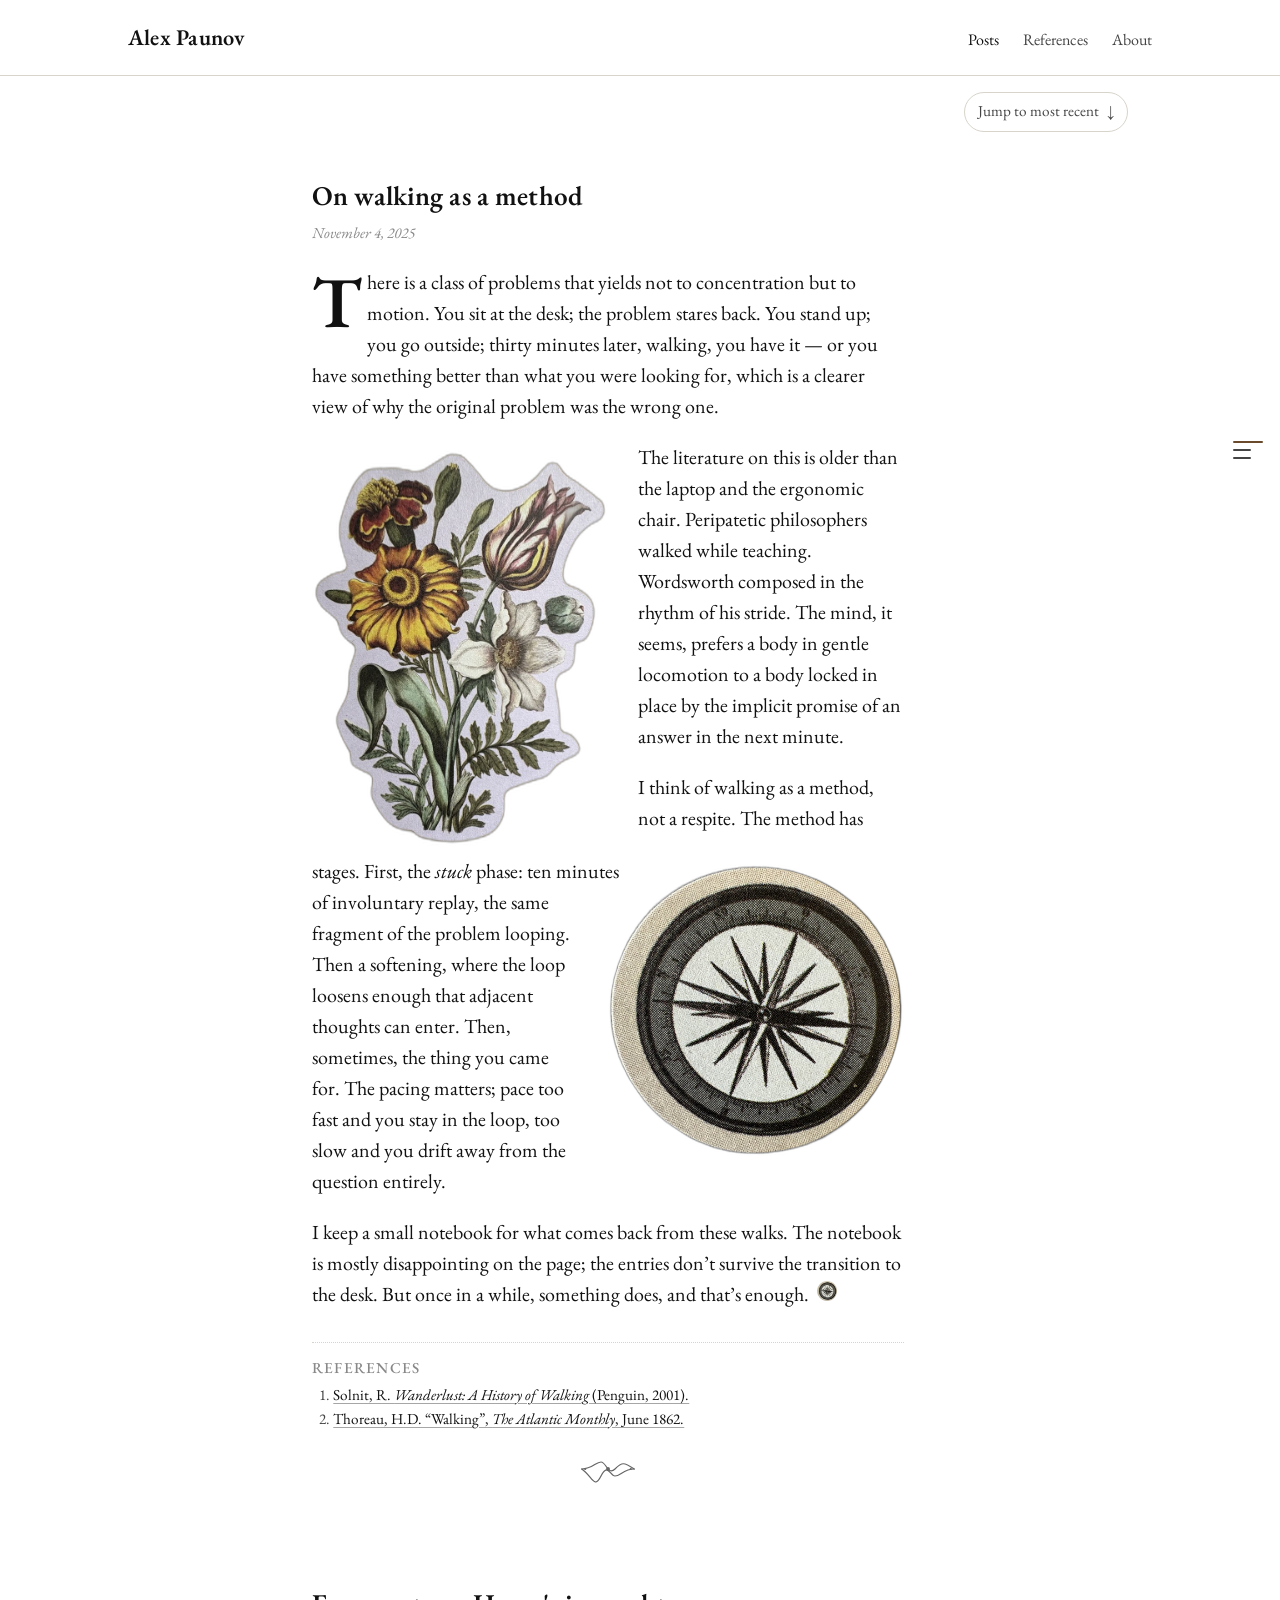
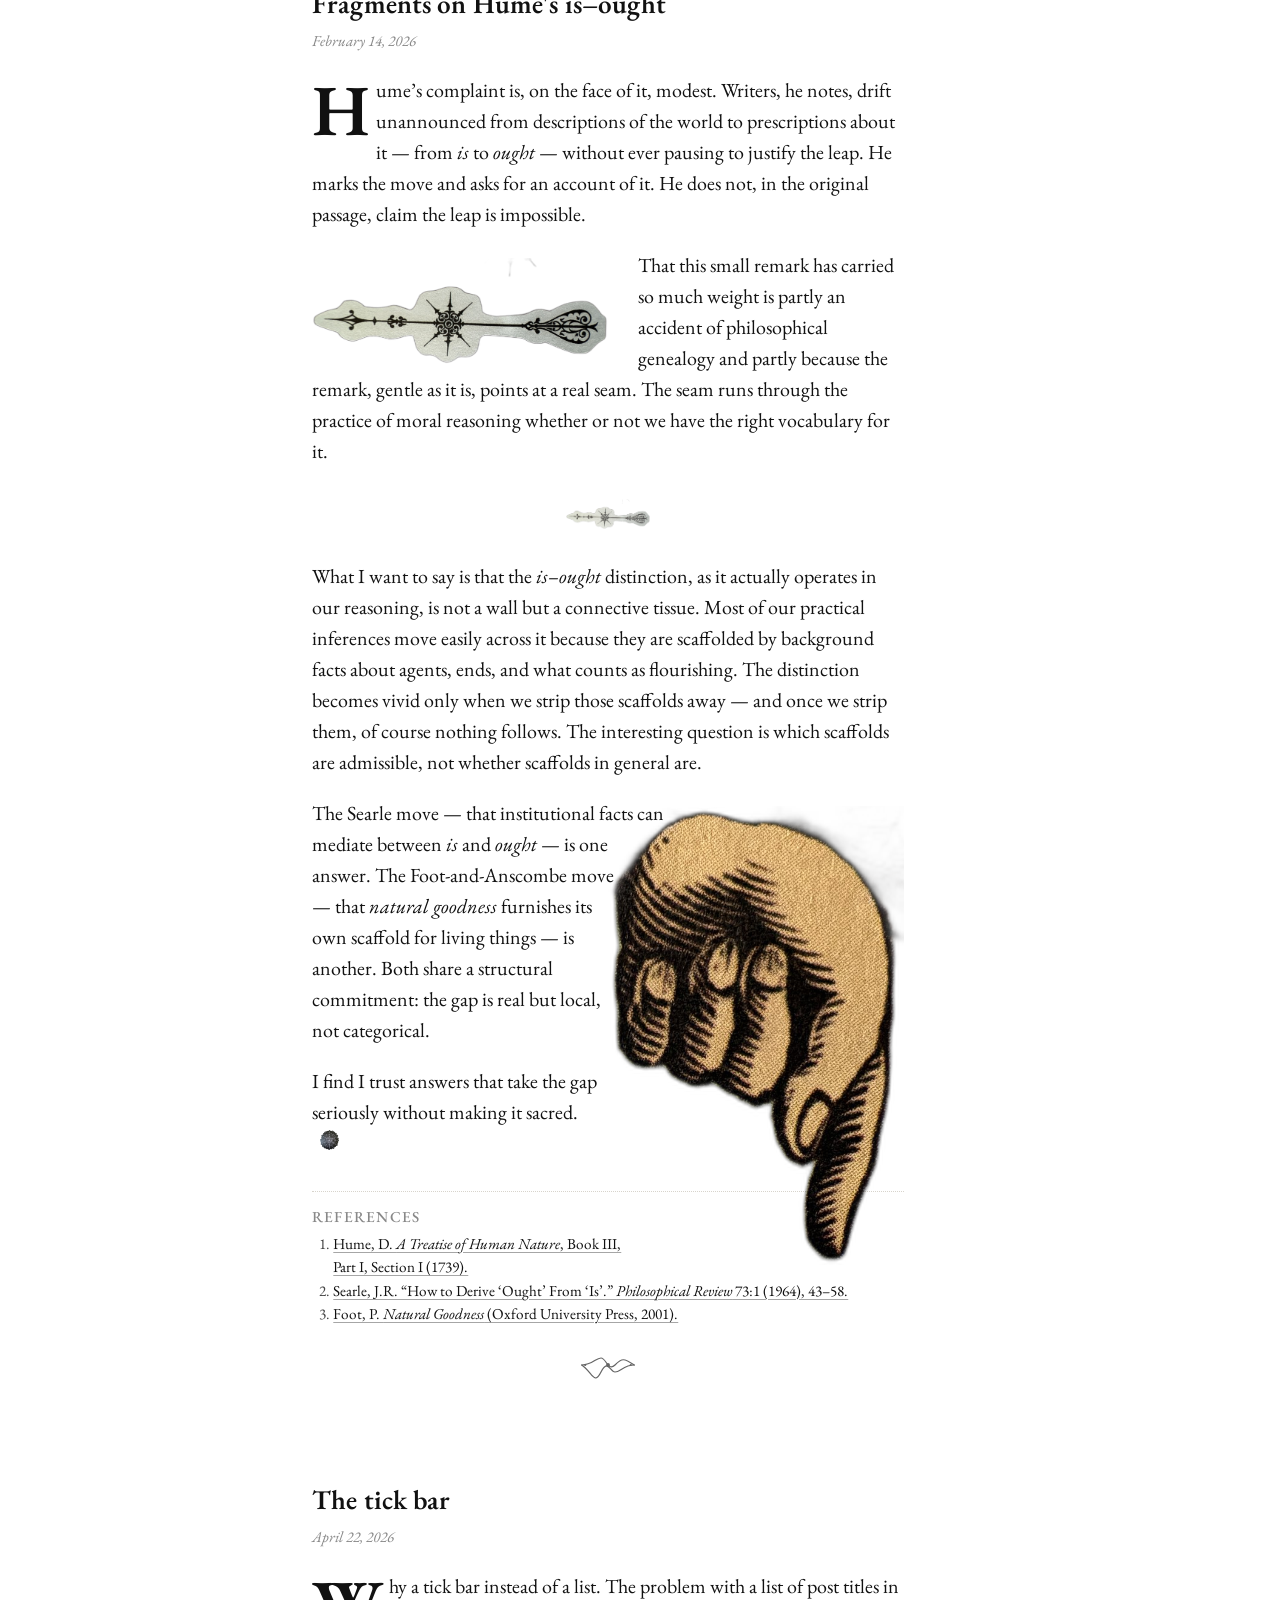
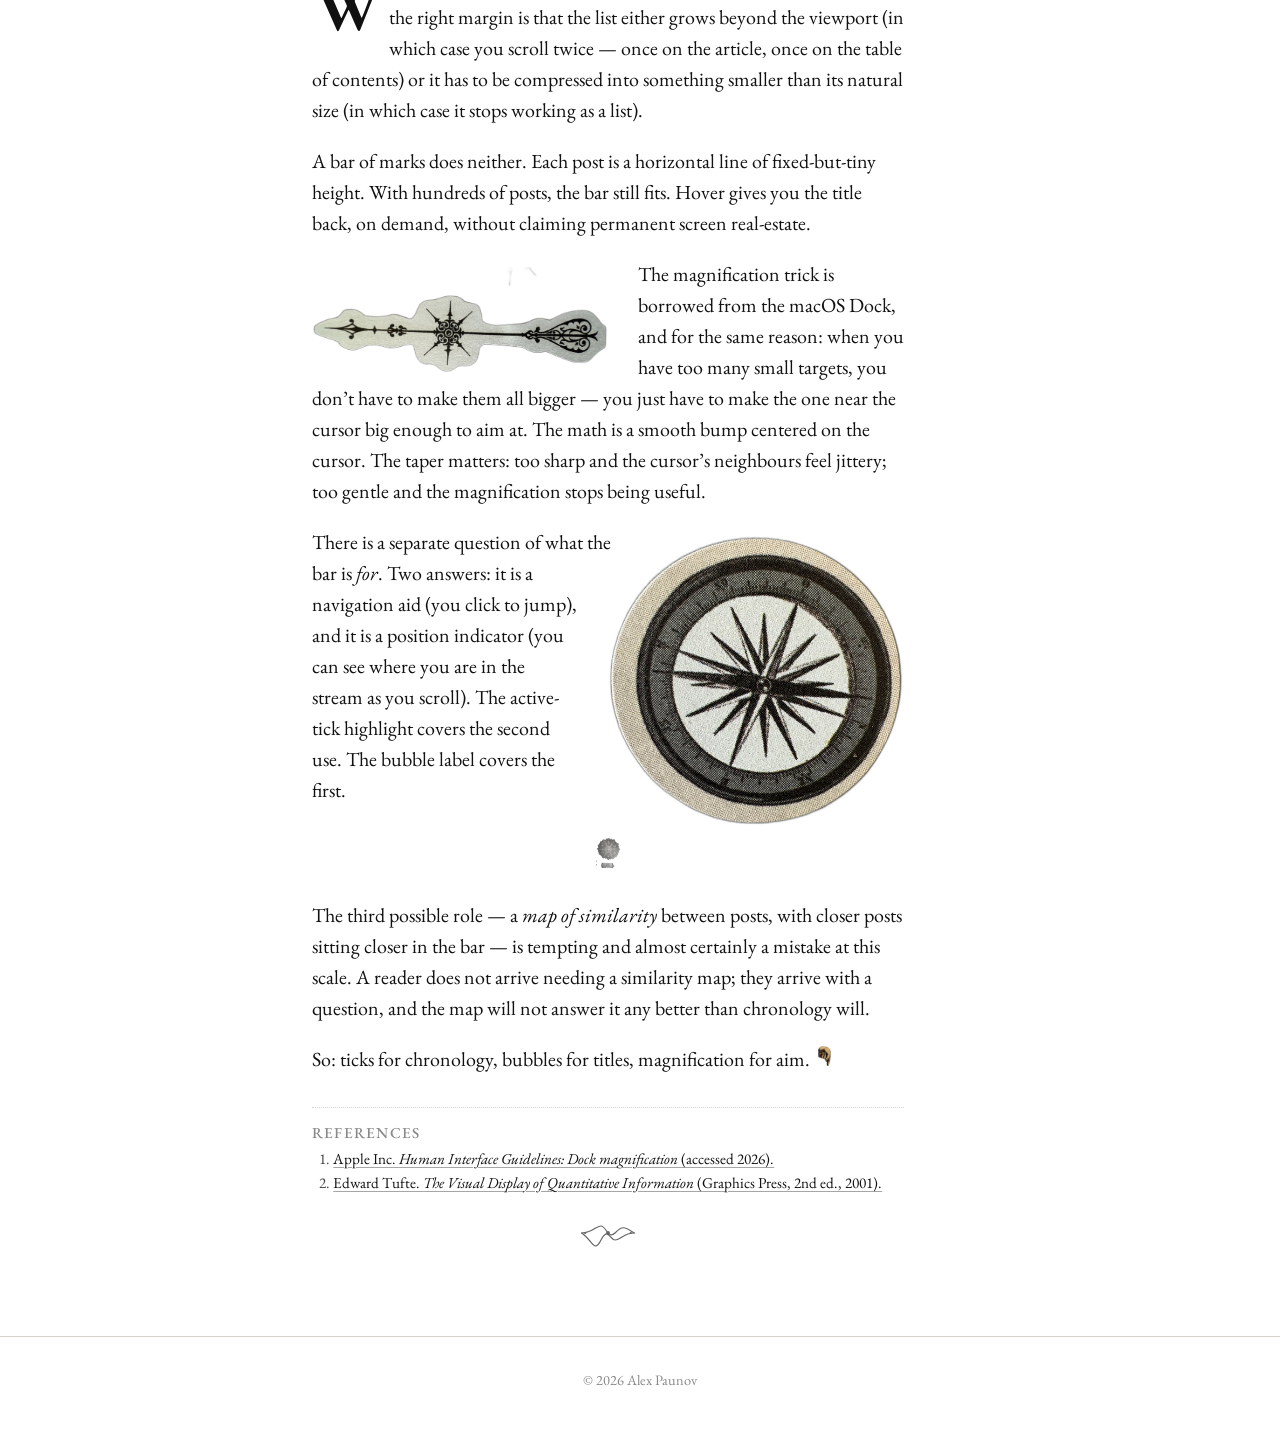
==== commit 5b9a7ca9: "Curvy wrap: alpha-bbox crop, per-image shape override (compass as circle)" ====
--- a/index.html
+++ b/index.html
@@ -42,8 +42,8 @@
         </header>
         <div class="post-body">
             <p>There is a class of problems that yields not to concentration but to motion. You sit at the desk; the problem stares back. You stand up; you go outside; thirty minutes later, walking, you have it — or you have something better than what you were looking for, which is a clearer view of why the original problem was the wrong one.</p>
-<figure class="post-figure figure-wrap-left" style="shape-outside: url('static/images/library/IMG_2541-curvy.png'); shape-margin: 0.6em;"><img alt="Botanical-style flower stickers arranged on the kraft paper cover of a spiral notebook." loading="eager" src="static/images/library/IMG_2541-curvy.png"/><figcaption>Botanical-style flower stickers arranged on the kraft paper cover of a spiral notebook.</figcaption></figure><p>The literature on this is older than the laptop and the ergonomic chair. Peripatetic philosophers walked while teaching. Wordsworth composed in the rhythm of his stride. The mind, it seems, prefers a body in gentle locomotion to a body locked in place by the implicit promise of an answer in the next minute.</p>
-<figure class="post-figure figure-wrap-right" style="shape-outside: url('static/images/library/IMG_2597-curvy.png'); shape-margin: 0.6em;"><img alt="Vintage-style compass rose sticker on a gray felt surface. Black and cream tones give it an old nautical map feel." loading="eager" src="static/images/library/IMG_2597-curvy.png"/><figcaption>Vintage-style compass rose sticker on a gray felt surface. Black and cream tones give it an old nautical map feel.</figcaption></figure><p>I think of walking as a method, not a respite. The method has stages. First, the <em>stuck</em> phase: ten minutes of involuntary replay, the same fragment of the problem looping. Then a softening, where the loop loosens enough that adjacent thoughts can enter. Then, sometimes, the thing you came for. The pacing matters; pace too fast and you stay in the loop, too slow and you drift away from the question entirely.</p>
+<figure class="post-figure figure-wrap-left" style="shape-outside: url('static/images/library/IMG_2541-curvy.png'); shape-margin: 0.6em;"><img alt="Botanical-style flower stickers arranged on the kraft paper cover of a spiral notebook." loading="eager" src="static/images/library/IMG_2541-curvy.png"/></figure><p>The literature on this is older than the laptop and the ergonomic chair. Peripatetic philosophers walked while teaching. Wordsworth composed in the rhythm of his stride. The mind, it seems, prefers a body in gentle locomotion to a body locked in place by the implicit promise of an answer in the next minute.</p>
+<figure class="post-figure figure-wrap-right" style="shape-outside: circle(50%); shape-margin: 0.6em;"><img alt="Vintage-style compass rose sticker on a gray felt surface. Black and cream tones give it an old nautical map feel." loading="eager" src="static/images/library/IMG_2597-curvy.png"/></figure><p>I think of walking as a method, not a respite. The method has stages. First, the <em>stuck</em> phase: ten minutes of involuntary replay, the same fragment of the problem looping. Then a softening, where the loop loosens enough that adjacent thoughts can enter. Then, sometimes, the thing you came for. The pacing matters; pace too fast and you stay in the loop, too slow and you drift away from the question entirely.</p>
 <p>I keep a small notebook for what comes back from these walks. The notebook is mostly disappointing on the page; the entries don’t survive the transition to the desk. But once in a while, something does, and that’s enough.<img alt="" aria-hidden="true" class="ornament ornament-end-inline" src="static/images/library/IMG_2597-curvy.png"/></p>
         </div>
         
@@ -74,10 +74,10 @@
         </header>
         <div class="post-body">
             <p>Hume’s complaint is, on the face of it, modest. Writers, he notes, drift unannounced from descriptions of the world to prescriptions about it — from <em>is</em> to <em>ought</em> — without ever pausing to justify the leap. He marks the move and asks for an account of it. He does not, in the original passage, claim the leap is impossible.</p>
-<figure class="post-figure figure-wrap-left" style="shape-outside: url('static/images/library/IMG_2583-curvy.png'); shape-margin: 0.6em;"><img alt="Two ornate black gothic-style arrow/divider stickers on a gray surface, featuring intricate scrollwork and compass rose medallions." loading="eager" src="static/images/library/IMG_2583-curvy.png"/><figcaption>Two ornate black gothic-style arrow/divider stickers on a gray surface, featuring intricate scrollwork and compass rose medallions.</figcaption></figure><p>That this small remark has carried so much weight is partly an accident of philosophical genealogy and partly because the remark, gentle as it is, points at a real seam. The seam runs through the practice of moral reasoning whether or not we have the right vocabulary for it.</p>
+<figure class="post-figure figure-wrap-left" style="shape-outside: url('static/images/library/IMG_2583-curvy.png'); shape-margin: 0.6em;"><img alt="Two ornate black gothic-style arrow/divider stickers on a gray surface, featuring intricate scrollwork and compass rose medallions." loading="eager" src="static/images/library/IMG_2583-curvy.png"/></figure><p>That this small remark has carried so much weight is partly an accident of philosophical genealogy and partly because the remark, gentle as it is, points at a real seam. The seam runs through the practice of moral reasoning whether or not we have the right vocabulary for it.</p>
 <img alt="" class="ornament section-separator" src="static/images/library/IMG_2583-curvy.png"/>
 <p>What I want to say is that the <em>is</em>–<em>ought</em> distinction, as it actually operates in our reasoning, is not a wall but a connective tissue. Most of our practical inferences move easily across it because they are scaffolded by background facts about agents, ends, and what counts as flourishing. The distinction becomes vivid only when we strip those scaffolds away — and once we strip them, of course nothing follows. The interesting question is which scaffolds are admissible, not whether scaffolds in general are.</p>
-<figure class="post-figure figure-wrap-right" style="shape-outside: url('static/images/library/IMG_2619-curvy.png'); shape-margin: 0.6em;"><img alt="Vintage engraving-style card depicting a pointing hand with ruffled cuff, laid on a gray fabric surface." loading="eager" src="static/images/library/IMG_2619-curvy.png"/><figcaption>Vintage engraving-style card depicting a pointing hand with ruffled cuff, laid on a gray fabric surface.</figcaption></figure><p>The Searle move — that institutional facts can mediate between <em>is</em> and <em>ought</em> — is one answer. The Foot-and-Anscombe move — that <em>natural goodness</em> furnishes its own scaffold for living things — is another. Both share a structural commitment: the gap is real but local, not categorical.</p>
+<figure class="post-figure figure-wrap-right" style="shape-outside: url('static/images/library/IMG_2619-curvy.png'); shape-margin: 0.6em;"><img alt="Vintage engraving-style card depicting a pointing hand with ruffled cuff, laid on a gray fabric surface." loading="eager" src="static/images/library/IMG_2619-curvy.png"/></figure><p>The Searle move — that institutional facts can mediate between <em>is</em> and <em>ought</em> — is one answer. The Foot-and-Anscombe move — that <em>natural goodness</em> furnishes its own scaffold for living things — is another. Both share a structural commitment: the gap is real but local, not categorical.</p>
 <p>I find I trust answers that take the gap seriously without making it sacred.<img alt="" aria-hidden="true" class="ornament ornament-end-inline" src="static/images/library/IMG_2624-curvy.png"/></p>
         </div>
         
@@ -113,8 +113,8 @@
         <div class="post-body">
             <p>Why a tick bar instead of a list. The problem with a list of post titles in the right margin is that the list either grows beyond the viewport (in which case you scroll twice — once on the article, once on the table of contents) or it has to be compressed into something smaller than its natural size (in which case it stops working as a list).</p>
 <p>A bar of marks does neither. Each post is a horizontal line of fixed-but-tiny height. With hundreds of posts, the bar still fits. Hover gives you the title back, on demand, without claiming permanent screen real-estate.</p>
-<figure class="post-figure figure-wrap-left" style="shape-outside: url('static/images/library/IMG_2583-curvy.png'); shape-margin: 0.6em;"><img alt="Two ornate black gothic-style arrow/divider stickers on a gray surface, featuring intricate scrollwork and compass rose medallions." loading="eager" src="static/images/library/IMG_2583-curvy.png"/><figcaption>Two ornate black gothic-style arrow/divider stickers on a gray surface, featuring intricate scrollwork and compass rose medallions.</figcaption></figure><p>The magnification trick is borrowed from the macOS Dock, and for the same reason: when you have too many small targets, you don’t have to make them all bigger — you just have to make the one near the cursor big enough to aim at. The math is a smooth bump centered on the cursor. The taper matters: too sharp and the cursor’s neighbours feel jittery; too gentle and the magnification stops being useful.</p>
-<figure class="post-figure figure-wrap-right" style="shape-outside: url('static/images/library/IMG_2597-curvy.png'); shape-margin: 0.6em;"><img alt="Vintage-style compass rose sticker on a gray felt surface. Black and cream tones give it an old nautical map feel." loading="eager" src="static/images/library/IMG_2597-curvy.png"/><figcaption>Vintage-style compass rose sticker on a gray felt surface. Black and cream tones give it an old nautical map feel.</figcaption></figure><p>There is a separate question of what the bar is <em>for</em>. Two answers: it is a navigation aid (you click to jump), and it is a position indicator (you can see where you are in the stream as you scroll). The active-tick highlight covers the second use. The bubble label covers the first.</p>
+<figure class="post-figure figure-wrap-left" style="shape-outside: url('static/images/library/IMG_2583-curvy.png'); shape-margin: 0.6em;"><img alt="Two ornate black gothic-style arrow/divider stickers on a gray surface, featuring intricate scrollwork and compass rose medallions." loading="eager" src="static/images/library/IMG_2583-curvy.png"/></figure><p>The magnification trick is borrowed from the macOS Dock, and for the same reason: when you have too many small targets, you don’t have to make them all bigger — you just have to make the one near the cursor big enough to aim at. The math is a smooth bump centered on the cursor. The taper matters: too sharp and the cursor’s neighbours feel jittery; too gentle and the magnification stops being useful.</p>
+<figure class="post-figure figure-wrap-right" style="shape-outside: circle(50%); shape-margin: 0.6em;"><img alt="Vintage-style compass rose sticker on a gray felt surface. Black and cream tones give it an old nautical map feel." loading="eager" src="static/images/library/IMG_2597-curvy.png"/></figure><p>There is a separate question of what the bar is <em>for</em>. Two answers: it is a navigation aid (you click to jump), and it is a position indicator (you can see where you are in the stream as you scroll). The active-tick highlight covers the second use. The bubble label covers the first.</p>
 <img alt="" class="ornament section-separator" src="static/images/library/IMG_2623-curvy.png"/>
 <p>The third possible role — a <em>map of similarity</em> between posts, with closer posts sitting closer in the bar — is tempting and almost certainly a mistake at this scale. A reader does not arrive needing a similarity map; they arrive with a question, and the map will not answer it any better than chronology will.</p>
 <p>So: ticks for chronology, bubbles for titles, magnification for aim.<img alt="" aria-hidden="true" class="ornament ornament-end-inline" src="static/images/library/IMG_2619-curvy.png"/></p>
--- a/static/css/site.css
+++ b/static/css/site.css
@@ -273,16 +273,22 @@
 }
 
 /* Floated wrap figures. shape-outside is set inline by the build step
-   when the picked image has a curvy alpha sibling — see build.py. */
+   when the picked image has a curvy alpha sibling — see build.py.
+   The curvy PNGs are alpha-bbox cropped at generation time (see
+   bg_remove.py) so the float box matches the visible silhouette.
+   shape-image-threshold drops the faint AA halo from the outline;
+   shape-margin sets the gutter between silhouette and wrapped text. */
 .figure-wrap-left {
     float: left;
     margin: 0.4em 1.5em 0.5em 0;
-    shape-margin: 0.6em;
+    shape-image-threshold: 0.1;
+    shape-margin: 1em;
 }
 .figure-wrap-right {
     float: right;
     margin: 0.4em 0 0.5em 1.5em;
-    shape-margin: 0.6em;
+    shape-image-threshold: 0.1;
+    shape-margin: 1em;
 }
 /* Clear floats after each post so wraps don't leak into the next post */
 .post::after {
